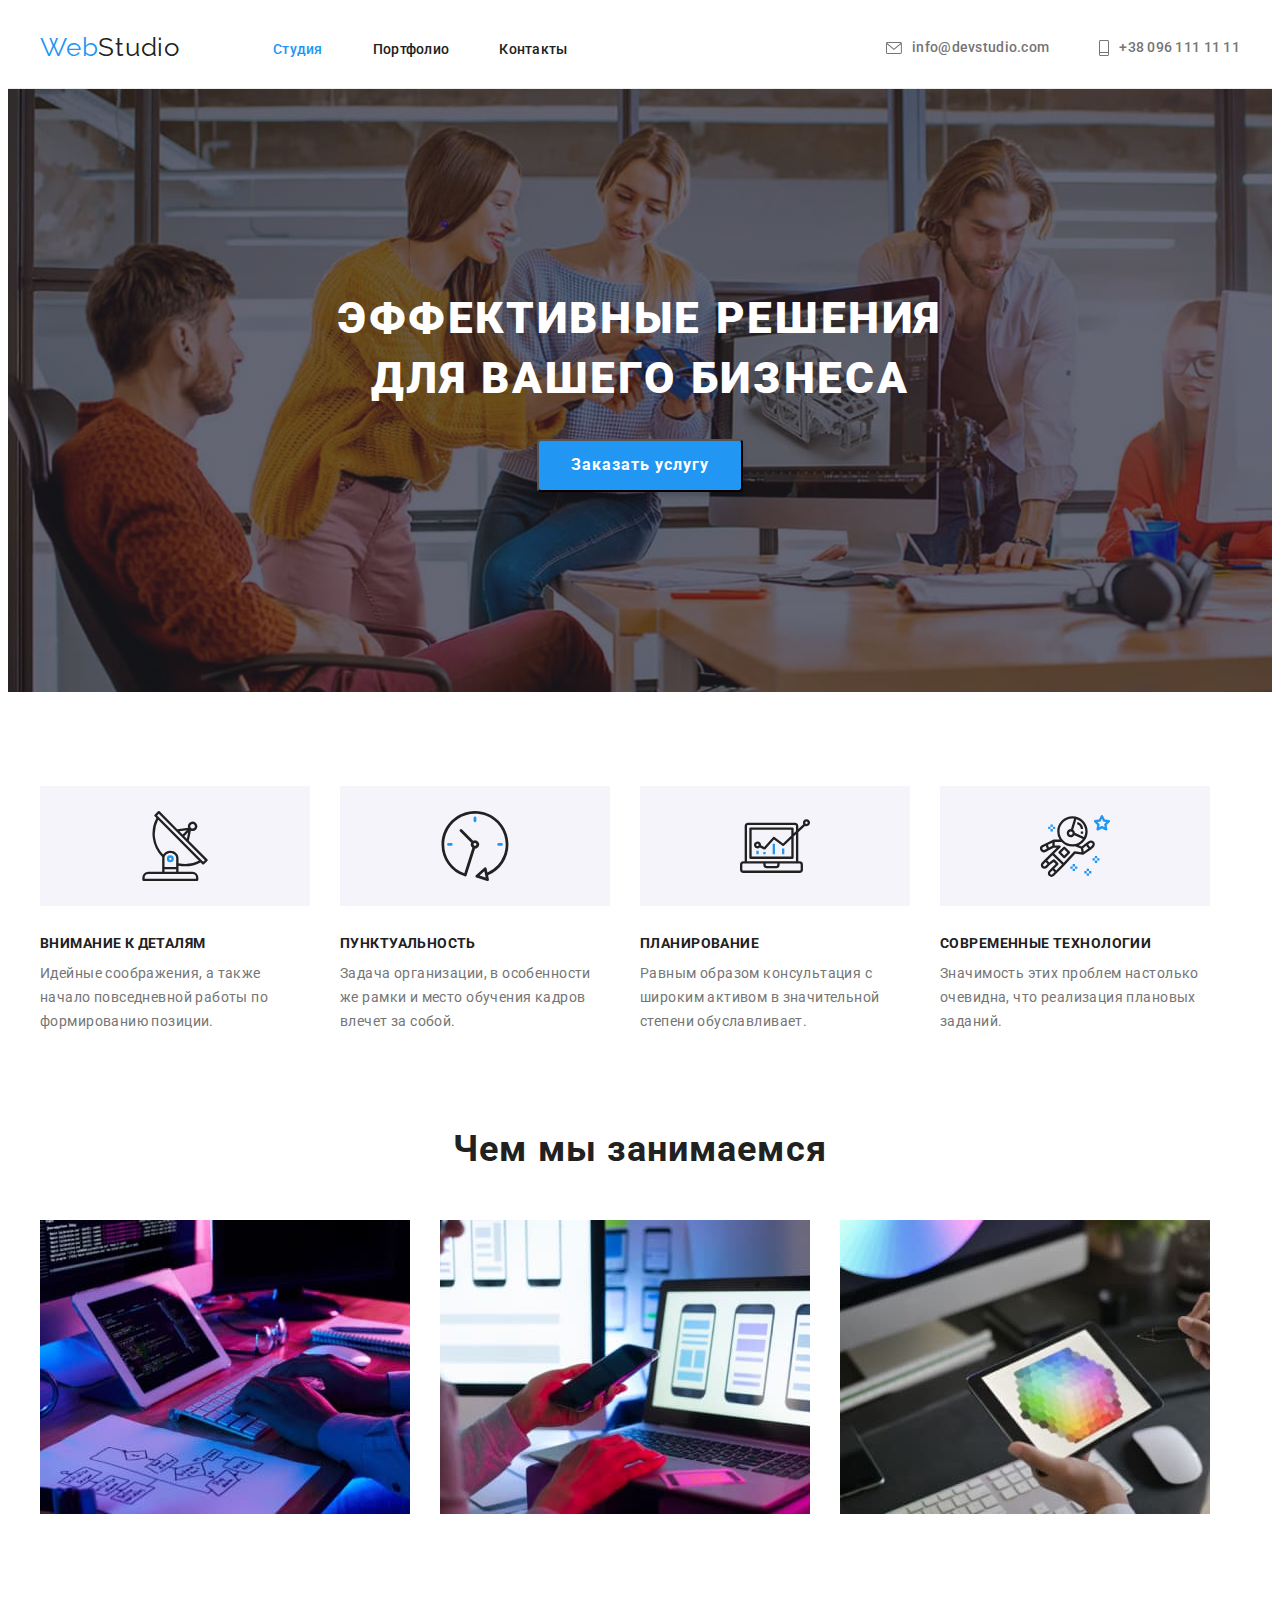
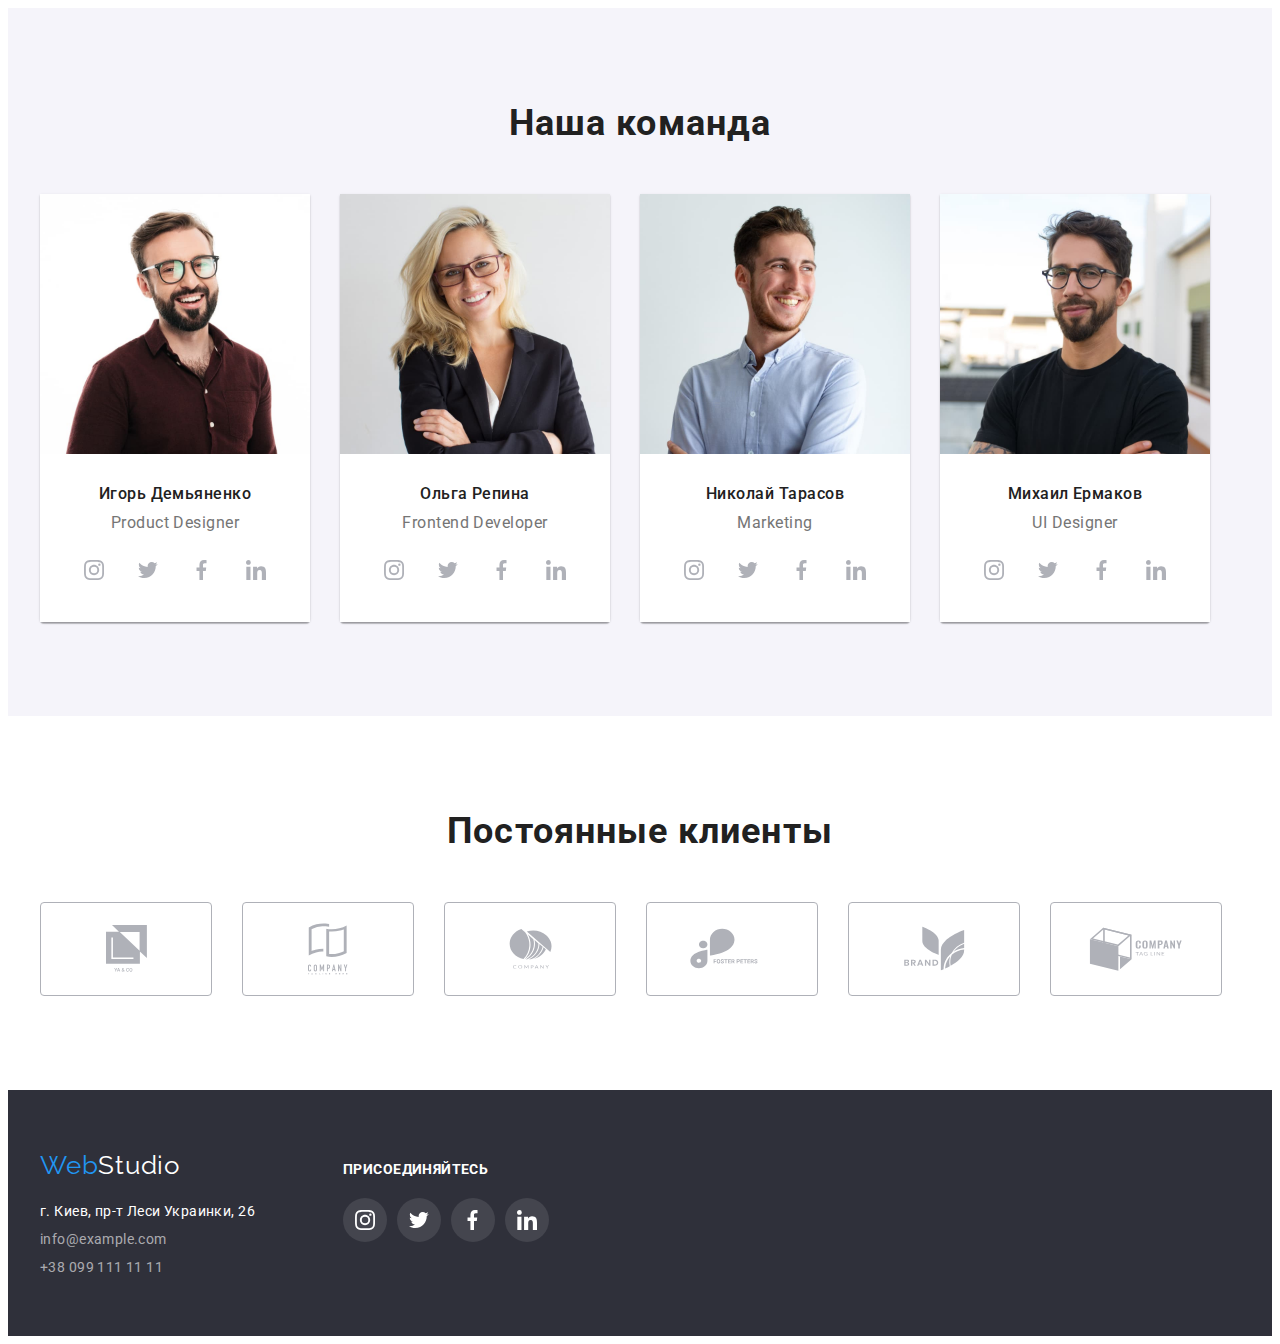
==== index.html @ 3c2838e0 "start" ====
<!DOCTYPE html>
<html lang="ru">
  <head>
    <meta charset="UTF-8" />
    <meta http-equiv="X-UA-Compatible" content="IE=edge" />
    <meta name="viewport" content="width=device-width, initial-scale=1.0" />
    <title>Веб студия</title>
    <link rel="preconnect" href="https://fonts.gstatic.com" />
    <link
      href="https://fonts.googleapis.com/css2?family=Raleway:wght@700&family=Roboto:wght@400;500;700;900&display=swap"
      rel="stylesheet"
    />
    <link
      rel="stylesheet"
      href="https://cdnjs.cloudflare.com/ajax/libs/modern-normalize/1.0.0/modern-normalize.min.css"
      integrity="sha512-ISS7cAi1PEhQ8jnbJpJZMd29NlhNj4AWYyLOSp2CE/CsHxTCu+r+t0D2yoJudVrd0/8fTVPUVDzY5Tvli75u/g=="
      crossorigin="anonymous"
    />
    <link rel="stylesheet" href="./css/styles.css" />
  </head>
  <body>
    <!-- /* ********************************  header  ****************************** */ -->

    <header>
      <div class="container header-nav-box">
        <nav class="header-nav-box-left-side">
          <a class="link logo-link" href="index.html" lang="en">
            <span class="logo-first-world">Web</span>Studio</a
          >

          <ul class="list header-nav-box-left-side-list">
            <li class="nav-link-item">
              <a class="link nav-link active-open-link" href="index.html">Студия</a>
            </li>
            <li class="nav-link-item">
              <a class="link nav-link" href="portfolio.html"> Портфолио </a>
            </li>
            <li class="nav-link-item">
              <a class="link nav-link" href="">Контакты</a>
            </li>
          </ul>
        </nav>

        <ul class="list header-nav-box-right-side">
          <li>
            <a
              class="link header-contact-link header-contact-link-mail"
              href="mailto:info@devstudio.com"
            >
              <svg class="contact-header-list-icon contact-header-list-icon-mail">
                <use href="./images/icons.svg#icon-mail"></use>
              </svg>
              info@devstudio.com
            </a>
          </li>
          <li>
            <a class="link header-contact-link" href="tel:+380961111111">
              <svg class="contact-header-list-icon contact-header-list-icon-tel">
                <use href="./images/icons.svg#icon-tel"></use>
              </svg>
              +38 096 111 11 11
            </a>
          </li>
        </ul>
      </div>
    </header>

    <!-- /* ********************************  main  ****************************** */ -->

    <main>
      <!-- /* ********************************  hero  ****************************** */ -->

      <section class="hero-section">
        <div class="hero-container">
          <h1 class="hero-text">
            Эффективные решения <br />
            для вашего бизнеса
          </h1>
          <button class="hero-button" type="button">Заказать услугу</button>
        </div>
      </section>

      <!-- /* ********************************  feature  ****************************** */ -->

      <section class="section feature-section-bottom">
        <div class="container">
          <h2 class="heading-hidden">Особенности</h2>
          <ul class="list feature-list">
            <li class="feature-list-item">
              <div class="feature-list-icon-box">
                <svg class="feature-list-icon">
                  <use href="./images/icons.svg#icon-antenna"></use>
                </svg>
              </div>
              <h2 class="feature-heading">Внимание к деталям</h2>
              <p class="feature-text">
                Идейные соображения, а также начало повседневной работы по формированию позиции.
              </p>
            </li>
            <li class="feature-list-item">
              <div class="feature-list-icon-box">
                <svg class="feature-list-icon">
                  <use href="./images/icons.svg#icon-clock"></use>
                </svg>
              </div>
              <h2 class="feature-heading">Пунктуальность</h2>
              <p class="feature-text">
                Задача организации, в особенности же рамки и место обучения кадров влечет за собой.
              </p>
            </li>
            <li class="feature-list-item">
              <div class="feature-list-icon-box">
                <svg class="feature-list-icon">
                  <use href="./images/icons.svg#icon-notebook"></use>
                </svg>
              </div>
              <h2 class="feature-heading">Планирование</h2>
              <p class="feature-text">
                Равным образом консультация с широким активом в значительной степени обуславливает.
              </p>
            </li>
            <li class="feature-list-item">
              <div class="feature-list-icon-box">
                <svg class="feature-list-icon">
                  <use href="./images/icons.svg#icon-astronaut"></use>
                </svg>
              </div>
              <h2 class="feature-heading">Современные технологии</h2>
              <p class="feature-text">
                Значимость этих проблем настолько очевидна, что реализация плановых заданий.
              </p>
            </li>
          </ul>
        </div>
      </section>

      <!-- /* ********************************  works  ****************************** */ -->

      <section class="section work-section-top">
        <div class="container">
          <h2 class="heading work-heading">Чем мы занимаемся</h2>
          <ul class="list work-list">
            <li class="work-list-item">
              <img src="./images/img1.jpg" alt="ноутбук" width="370" height="294" />
            </li>
            <li class="work-list-item">
              <img src="./images/img2.jpg" alt="ноутбук и телефон" width="370" height="294" />
            </li>
            <li class="work-list-item">
              <img src="./images/img3.jpg" alt="планшет" width="370" height="294" />
            </li>
          </ul>
        </div>
      </section>

      <!-- /* ********************************  team  ****************************** */ -->

      <section class="section team-section">
        <div class="container">
          <h2 class="heading heading-team">Наша команда</h2>
          <ul class="list team-list">
            <li class="team-list-item">
              <img src="./images/img11.jpg" alt="игорь" width="270" height="260" />
              <div class="team-list-item-textbox">
                <h3 class="team-heading">Игорь Демьяненко</h3>
                <p class="team-text" lang="en">Product Designer</p>
                <ul class="team-list-icon-big-box">
                  <li class="list team-list-icon-box">
                    <a class="link team-list-icon-link" href="">
                      <svg class="team-list-icon">
                        <use href="./images/icons.svg#icon-instagram"></use>
                      </svg>
                    </a>
                  </li>
                  <li class="list team-list-icon-box">
                    <a class="link team-list-icon-link" href="">
                      <svg class="team-list-icon">
                        <use href="./images/icons.svg#icon-twitter"></use>
                      </svg>
                    </a>
                  </li>
                  <li class="list team-list-icon-box">
                    <a class="link team-list-icon-link" href="">
                      <svg class="team-list-icon">
                        <use href="./images/icons.svg#icon-facebook"></use>
                      </svg>
                    </a>
                  </li>
                  <li class="list team-list-icon-box">
                    <a class="link team-list-icon-link" href="">
                      <svg class="team-list-icon">
                        <use href="./images/icons.svg#icon-linkedin"></use>
                      </svg>
                    </a>
                  </li>
                </ul>
              </div>
            </li>
            <li class="team-list-item">
              <img src="./images/img22.jpg" alt="ольга" width="270" height="260" />
              <div class="team-list-item-textbox">
                <h3 class="team-heading">Ольга Репина</h3>
                <p class="team-text" lang="en">Frontend Developer</p>
                <ul class="team-list-icon-big-box">
                  <li class="list team-list-icon-box">
                    <a class="link team-list-icon-link" href="">
                      <svg class="team-list-icon">
                        <use href="./images/icons.svg#icon-instagram"></use>
                      </svg>
                    </a>
                  </li>
                  <li class="list team-list-icon-box">
                    <a class="link team-list-icon-link" href="">
                      <svg class="team-list-icon">
                        <use href="./images/icons.svg#icon-twitter"></use>
                      </svg>
                    </a>
                  </li>
                  <li class="list team-list-icon-box">
                    <a class="link team-list-icon-link" href="">
                      <svg class="team-list-icon">
                        <use href="./images/icons.svg#icon-facebook"></use>
                      </svg>
                    </a>
                  </li>
                  <li class="list team-list-icon-box">
                    <a class="link team-list-icon-link" href="">
                      <svg class="team-list-icon">
                        <use href="./images/icons.svg#icon-linkedin"></use>
                      </svg>
                    </a>
                  </li>
                </ul>
              </div>
            </li>
            <li class="team-list-item">
              <img src="./images/img33.jpg" alt="николай" width="270" height="260" />
              <div class="team-list-item-textbox">
                <h3 class="team-heading">Николай Тарасов</h3>
                <p class="team-text" lang="en">Marketing</p>
                <ul class="team-list-icon-big-box">
                  <li class="list team-list-icon-box">
                    <a class="link team-list-icon-link" href="">
                      <svg class="team-list-icon">
                        <use href="./images/icons.svg#icon-instagram"></use>
                      </svg>
                    </a>
                  </li>
                  <li class="list team-list-icon-box">
                    <a class="link team-list-icon-link" href="">
                      <svg class="team-list-icon">
                        <use href="./images/icons.svg#icon-twitter"></use>
                      </svg>
                    </a>
                  </li>
                  <li class="list team-list-icon-box">
                    <a class="link team-list-icon-link" href="">
                      <svg class="team-list-icon">
                        <use href="./images/icons.svg#icon-facebook"></use>
                      </svg>
                    </a>
                  </li>
                  <li class="list team-list-icon-box">
                    <a class="link team-list-icon-link" href="">
                      <svg class="team-list-icon">
                        <use href="./images/icons.svg#icon-linkedin"></use>
                      </svg>
                    </a>
                  </li>
                </ul>
              </div>
            </li>
            <li class="team-list-item">
              <img src="./images/img44.jpg" alt="михаил" width="270" height="260" />
              <div class="team-list-item-textbox">
                <h3 class="team-heading">Михаил Ермаков</h3>
                <p class="team-text" lang="en">UI Designer</p>
                <ul class="team-list-icon-big-box">
                  <li class="list team-list-icon-box">
                    <a class="link team-list-icon-link" href="">
                      <svg class="team-list-icon">
                        <use href="./images/icons.svg#icon-instagram"></use>
                      </svg>
                    </a>
                  </li>
                  <li class="list team-list-icon-box">
                    <a class="link team-list-icon-link" href="">
                      <svg class="team-list-icon">
                        <use href="./images/icons.svg#icon-twitter"></use>
                      </svg>
                    </a>
                  </li>
                  <li class="list team-list-icon-box">
                    <a class="link team-list-icon-link" href="">
                      <svg class="team-list-icon">
                        <use href="./images/icons.svg#icon-facebook"></use>
                      </svg>
                    </a>
                  </li>
                  <li class="list team-list-icon-box">
                    <a class="link team-list-icon-link" href="">
                      <svg class="team-list-icon">
                        <use href="./images/icons.svg#icon-linkedin"></use>
                      </svg>
                    </a>
                  </li>
                </ul>
              </div>
            </li>
          </ul>
        </div>
      </section>

      <!-- /* ********************************  clients  ****************************** */ -->

      <section class="section">
        <div class="container">
          <h2 class="heading client-heading">Постоянные клиенты</h2>
          <ul class="client-list-item-box">
            <li class="list client-list-item">
              <a class="client-list-item-link" href="">
                <svg class="client-list-icon yaco-client-list-icon">
                  <use href="./images/icons.svg#icon-yaco"></use>
                </svg>
              </a>
            </li>
            <li class="list client-list-item">
              <a class="client-list-item-link" href="">
                <svg class="client-list-icon company-client-list-icon">
                  <use href="./images/icons.svg#icon-company"></use>
                </svg>
              </a>
            </li>
            <li class="list client-list-item">
              <a class="client-list-item-link" href="">
                <svg class="client-list-icon company-round-client-list-icon">
                  <use href="./images/icons.svg#icon-company-round"></use>
                </svg>
              </a>
            </li>
            <li class="list client-list-item">
              <a class="client-list-item-link" href="">
                <svg class="client-list-icon foster-client-list-icon">
                  <use href="./images/icons.svg#icon-foster"></use>
                </svg>
              </a>
            </li>
            <li class="list client-list-item">
              <a class="client-list-item-link" href="">
                <svg class="client-list-icon brand-client-list-icon">
                  <use href="./images/icons.svg#icon-brand"></use>
                </svg>
              </a>
            </li>
            <li class="list client-list-item">
              <a class="client-list-item-link" href="">
                <svg class="client-list-icon tag-client-list-icon">
                  <use href="./images/icons.svg#icon-tag"></use>
                </svg>
              </a>
            </li>
          </ul>
        </div>
      </section>
    </main>

    <!-- /* ********************************  footer  ****************************** */ -->

    <footer>
      <div class="container footer-container">
        <div class="footer-container-box footer-container-box-address">
          <a class="link logo-link footer-logo-link" href="index.html" lang="en"
            ><span class="logo-first-world">Web</span
            ><span class="footer-logo-second-word">Studio</span></a
          >
          <address>
            <ul class="list address-list">
              <li class="address-list-item">
                <a
                  class="link footer-contact-link footer-contact-link-city-address"
                  href="https://goo.gl/maps/J4eLLWH5tm2owM1BA"
                  target="_blank"
                  rel="noopener noreferrer"
                  >г. Киев, пр-т Леси Украинки, 26</a
                >
              </li>
              <li class="address-list-item">
                <a class="link footer-contact-link" href="mailto:info@example.com"
                  >info@example.com</a
                >
              </li>
              <li class="address-list-item">
                <a class="link footer-contact-link" href="tel:+380991111111">+38 099 111 11 11</a>
              </li>
            </ul>
          </address>
        </div>

        <div class="footer-container-box footer-container-box-social-links">
          <h2 class="headind footer-icon-heading">присоединяйтесь</h2>
          <ul class="footer-list-icon-big-box">
            <li class="list footer-list-icon-box">
              <a class="link footer-list-icon-link" href="">
                <svg class="footer-list-icon">
                  <use href="./images/icons.svg#icon-instagram"></use>
                </svg>
              </a>
            </li>
            <li class="list footer-list-icon-box">
              <a class="link footer-list-icon-link" href="">
                <svg class="footer-list-icon">
                  <use href="./images/icons.svg#icon-twitter"></use>
                </svg>
              </a>
            </li>
            <li class="list footer-list-icon-box">
              <a class="link footer-list-icon-link" href="">
                <svg class="footer-list-icon">
                  <use href="./images/icons.svg#icon-facebook"></use>
                </svg>
              </a>
            </li>
            <li class="list footer-list-icon-box">
              <a class="link footer-list-icon-link" href="">
                <svg class="footer-list-icon">
                  <use href="./images/icons.svg#icon-linkedin"></use>
                </svg>
              </a>
            </li>
          </ul>
        </div>
      </div>
    </footer>
  </body>
</html>
---- css/styles.css ----
:root {
  --first-font: 'Roboto', sans-serif;
  --second-font: 'Raleway', sans-serif;
  --main-color: #757575;
  --second-color: #2196f3;
  --h-color: #212121;
  --hero-and-city-word-color: #ffffff;
  --footer-contact-link-color: #ffffff99;
  --footer-bg-color: #2f303a;
  --portfolio-border-line: 1px solid #eeeeee;
}

h1,
h2,
h3,
h4,
h5,
h6,
p {
  margin-top: 0;
  margin-bottom: 0;
}

ul,
ol {
  margin-top: 0;
  margin-bottom: 0;
  padding-left: 0;
}

img {
  display: block;
}

body {
  font-family: var(--first-font);
  color: var(--main-color);
}

.list {
  list-style: none;
}

/* ********************************  components  ****************************** */

.link {
  text-decoration: none;
  color: var(--h-color);
}

.logo-link {
  font-family: var(--second-font);
  font-size: 26px;
  line-height: 1.2;
  letter-spacing: 0.03em;
}

.logo-first-world {
  color: var(--second-color);
}

.heading {
  font-size: 36px;
  line-height: 1.17;
  text-align: center;
  letter-spacing: 0.03em;
  color: var(--h-color);
}

.section {
  padding-top: 94px;
  padding-bottom: 94px;
}

.container {
  width: 1200px;
  padding-left: 15px;
  padding-right: 15px;
  margin: 0 auto;
}

.heading-hidden {
  position: absolute;
  width: 1px;
  height: 1px;
  margin: -1px;
  border: 0;
  padding: 0;
  white-space: nowrap;
  clip-path: inset(100%);
  clip: rect(0 0 0 0);
  overflow: hidden;
}

/* ********************************  header  ****************************** */
header {
  border-bottom: 1px solid #ececec;
}

.header-nav-box {
  display: flex;
  align-items: center;
}

.header-nav-box-left-side {
  display: flex;
  align-items: center;
}

.logo-link {
  display: flex;
  align-items: center;
  margin-right: 93px;
  padding-top: 24px;
  padding-bottom: 25px;
}

.header-nav-box-left-side-list {
  display: flex;
  align-items: center;
}

.header-nav-box-right-side {
  display: flex;
  align-items: center;
  margin-left: auto;
}

.nav-link {
  font-weight: 500;
  font-size: 14px;
  line-height: 1.14;
  letter-spacing: 0.02em;
  padding-top: 32px;
  padding-bottom: 32px;
}

.nav-link-item:not(:last-child) {
  margin-right: 50px;
}

.header-contact-link-mail {
  margin-right: 50px;
}

.header-contact-link {
  font-weight: 500;
  font-size: 14px;
  line-height: 1.14;
  letter-spacing: 0.02em;
  color: var(--main-color);
  padding-top: 32px;
  padding-bottom: 32px;
  display: block;
  display: flex;
  align-items: center;
}

.contact-header-list-icon-mail {
  width: 16px;
  height: 12px;
  margin-right: 10px;
  fill: var(--main-color);
}

.contact-header-list-icon-tel {
  width: 10px;
  height: 16px;
  margin-right: 10px;
  fill: var(--main-color);
}

.active-open-link {
  color: var(--second-color);
}

.nav-link:hover,
.nav-link:focus,
.header-contact-link:hover,
.header-contact-link:focus {
  color: var(--second-color);
}

.header-contact-link:hover .contact-header-list-icon,
.header-contact-link:focus .contact-header-list-icon {
  fill: var(--second-color);
}

/* ********************************  main  ****************************** */

/* ********************************  hero  ****************************** */

.hero-section {
  padding-top: 200px;
  padding-bottom: 200px;
  max-width: 1600px;
  background-size: cover;
  background-color: #c4c4c4;
  background-image: linear-gradient(rgba(47, 48, 58, 0.4), rgba(47, 48, 58, 0.4)),
    url('../images/hero-bg-Img.jpg');
  margin: 0 auto;
}

.hero-container {
  text-align: center;
  width: 1200px;
  padding-left: 15px;
  padding-right: 15px;
  margin: 0 auto;
}

.hero-text {
  font-weight: 900;
  font-size: 44px;
  line-height: 1.36;
  letter-spacing: 0.06em;
  text-transform: uppercase;
  color: var(--hero-and-city-word-color);
  padding-bottom: 30px;
}

.hero-button {
  font-weight: bold;
  font-size: 16px;
  line-height: 1.87;
  letter-spacing: 0.06em;
  box-shadow: 0px 4px 4px rgba(0, 0, 0, 0.15);
  border-radius: 4px;
  font-family: var(--first-font);
  color: var(--hero-and-city-word-color);
  background-color: var(--second-color);
  cursor: pointer;
  padding-top: 9px;
  padding-bottom: 10px;
  padding-left: 32px;
  padding-right: 32px;
}

.hero-button:hover,
.hero-button:focus {
  background-color: #188ce8;
}

/* ********************************  feature  ****************************** */

.feature-list {
  display: flex;
}

.feature-list-icon-box {
  width: 270px;
  height: 120px;
  display: flex;
  justify-content: center;
  align-items: center;
  background-color: #f5f4fa;
  margin-bottom: 30px;
}

.feature-list-icon {
  display: block;
  width: 70px;
  height: 70px;
}

.feature-list-item {
  width: 270px;
}

.feature-list-item:not(:last-child) {
  margin-right: 30px;
}

.feature-heading {
  font-size: 14px;
  line-height: 1.14;
  letter-spacing: 0.03em;
  text-transform: uppercase;
  color: var(--h-color);
  margin-bottom: 10px;
}

.feature-text {
  font-size: 14px;
  line-height: 1.71;
  letter-spacing: 0.03em;
}

.feature-section-bottom {
  padding-bottom: 47px;
}

/* ********************************  works  ****************************** */

.work-section-top {
  padding-top: 47px;
}

.work-heading {
  margin-bottom: 50px;
}

.work-list {
  display: flex;
}

.work-list-item:not(:last-child) {
  margin-right: 30px;
}

/* ********************************  team  ****************************** */

.team-section {
  background-color: #f5f4fa;
}

.heading-team {
  margin-bottom: 50px;
}

.team-list {
  display: flex;
}

.team-list-item {
  width: 270px;
  box-shadow: 0px 1px 3px rgba(0, 0, 0, 0.12), 0px 1px 1px rgba(0, 0, 0, 0.14),
    0px 2px 1px rgba(0, 0, 0, 0.2);
  border-radius: 0px 0px 4px 4px;
}

.team-list-item:not(:last-child) {
  margin-right: 30px;
}

.team-list-item-textbox {
  padding: 30px 0;
  background-color: var(--hero-and-city-word-color);
}

.team-heading {
  font-weight: 500;
  font-size: 16px;
  line-height: 1.19;
  text-align: center;
  letter-spacing: 0.03em;
  color: var(--h-color);
  margin-bottom: 10px;
}

.team-text {
  font-size: 16px;
  line-height: 1.19;
  text-align: center;
  letter-spacing: 0.03em;
  margin-bottom: 16px;
}

.team-list-icon-big-box {
  display: flex;
  justify-content: center;
  align-items: center;
}

.team-list-icon-box:not(:last-child) {
  margin-right: 10px;
}

.team-list-icon-link {
  width: 44px;
  height: 44px;
  display: flex;
  justify-content: center;
  align-items: center;
  border-radius: 50%;
}

.team-list-icon {
  width: 20px;
  height: 20px;
  display: block;
  fill: #afb1b8;
}

.team-list-icon-link:hover,
.team-list-icon-link:focus {
  background-color: var(--second-color);
}

.team-list-icon-link:hover .team-list-icon,
.team-list-icon-link:focus .team-list-icon {
  fill: var(--hero-and-city-word-color);
}

<!-- /* ********************************  clients  ****************************** */ -->

.client-heading {
  margin-bottom: 50px;
}

.client-list-item-box {
  display: flex;
}

.client-list-item:not(:last-child) {
  margin-right: 30px;
}

.client-list-item-link {
  width: 170px;
  height: 92px;
  border: 1px solid #afb1b8;
  border-radius: 4px;
  display: flex;
  justify-content: center;
  align-items: center;
}

.client-list-icon {
  fill: #afb1b8;
}

.yaco-client-list-icon {
  width: 41px;
  height: 47px;
}

.company-client-list-icon {
  width: 40px;
  height: 52px;
}

.company-round-client-list-icon {
  width: 43px;
  height: 41px;
}

.foster-client-list-icon {
  width: 84px;
  height: 41px;
}

.brand-client-list-icon {
  width: 63px;
  height: 45px;
}

.tag-client-list-icon {
  width: 94px;
  height: 44px;
}

.client-list-item-link:hover,
.client-list-item-link:focus {
  border: 1px solid var(--second-color);
}

.client-list-item-link:hover .client-list-icon,
.client-list-item-link:focus .client-list-icon {
  fill: var(--second-color);
}

/* ********************************  portfolio  ****************************** */

.portfolio-filter-btn-box {
  display: flex;
  justify-content: center;
  margin-bottom: 50px;
}

.portfolio-filter-btn-box-item:not(:last-child) {
  margin-right: 8px;
}

.buttons {
  font-weight: 500;
  font-size: 16px;
  line-height: 1.62;
  text-align: center;
  letter-spacing: 0.03em;
  font-family: var(--first-font);
  color: var(--h-color);
  background-color: transparent;
  cursor: pointer;
  border: 0;
  padding: 6px 22px;
  background-color: #f5f4fa;
}

.buttons:hover,
.buttons:focus {
  color: var(--hero-and-city-word-color);
  background-color: var(--second-color);
  box-shadow: 0px 3px 1px rgba(0, 0, 0, 0.1), 0px 1px 2px rgba(0, 0, 0, 0.08),
    0px 2px 2px rgba(0, 0, 0, 0.12);
  border-radius: 4px;
}

.portfolio-filter-box-list {
  display: flex;
  flex-wrap: wrap;
  margin-right: calc(-1 * 30px);
  margin-bottom: calc(-1 * 30px);
  margin-top: calc(-1 * 30px);
}

.portfolio-filter-box-list-item {
  flex-basis: calc(100% / 3 - 30px);
  margin-right: 30px;
  margin-top: 30px;
}

.portfolio-filter-box-list-item:hover,
.portfolio-filter-box-list-item:focus {
  box-shadow: 0px 1px 1px rgba(0, 0, 0, 0.12), 0px 4px 4px rgba(0, 0, 0, 0.06),
    1px 4px 6px rgba(0, 0, 0, 0.16);
}

.portfolio-heading {
  font-size: 18px;
  line-height: 2;
  letter-spacing: 0.06em;
  color: var(--h-color);
  margin-bottom: 4px;
}

.portfolio-text {
  font-size: 16px;
  line-height: 1.9;
  letter-spacing: 0.03em;
}

.portfolio-list-item-textbox {
  border-bottom: var(--portfolio-border-line);
  border-left: var(--portfolio-border-line);
  border-right: var(--portfolio-border-line);
  padding: 20px 24px;
}

/* *********************************  footer  ****************************** */

footer {
  padding-top: 60px;
  padding-bottom: 60px;
  background-color: var(--footer-bg-color);
}

.footer-container {
  display: flex;
  align-items: baseline;
}

.footer-container-box:not(:last-child) {
  margin-right: 70px;
}

.footer-logo-link {
  padding-top: 0;
  padding-bottom: 0;
  margin-bottom: 20px;
}

.footer-logo-second-word {
  color: var(--hero-and-city-word-color);
}

.footer-contact-link {
  font-family: var(--first-font);
  font-size: 14px;
  font-style: normal;
  line-height: 1.7px;
  letter-spacing: 0.03em;
  color: var(--footer-contact-link-color);
}

.footer-contact-link-city-address {
  color: var(--hero-and-city-word-color);
}

.footer-contact-link:hover,
.footer-contact-link:focus,
.footer-contact-link-city-address:hover,
.footer-contact-link-city-address:focus {
  color: var(--second-color);
}

.address-list-item:not(:last-child) {
  margin-bottom: 9px;
}

.footer-icon-heading {
  font-size: 14px;
  line-height: 1.14;
  letter-spacing: 0.03em;
  text-transform: uppercase;
  color: var(--hero-and-city-word-color);
  margin-bottom: 20px;
}

.footer-list-icon-big-box {
  display: flex;
  justify-content: center;
  align-items: center;
}

.footer-list-icon-box:not(:last-child) {
  margin-right: 10px;
}

.footer-list-icon-link {
  width: 44px;
  height: 44px;
  display: flex;
  justify-content: center;
  align-items: center;
  border-radius: 50%;
  background-color: rgba(255, 255, 255, 0.1);
}

.footer-list-icon {
  width: 20px;
  height: 20px;
  display: block;
  fill: var(--hero-and-city-word-color);
}

.footer-list-icon-link:hover,
.footer-list-icon-link:focus {
  background-color: var(--second-color);
}

.footer-list-icon-link:hover .footer-list-icon,
.footer-list-icon-link:focus .footer-list-icon {
  fill: var(--hero-and-city-word-color);
}
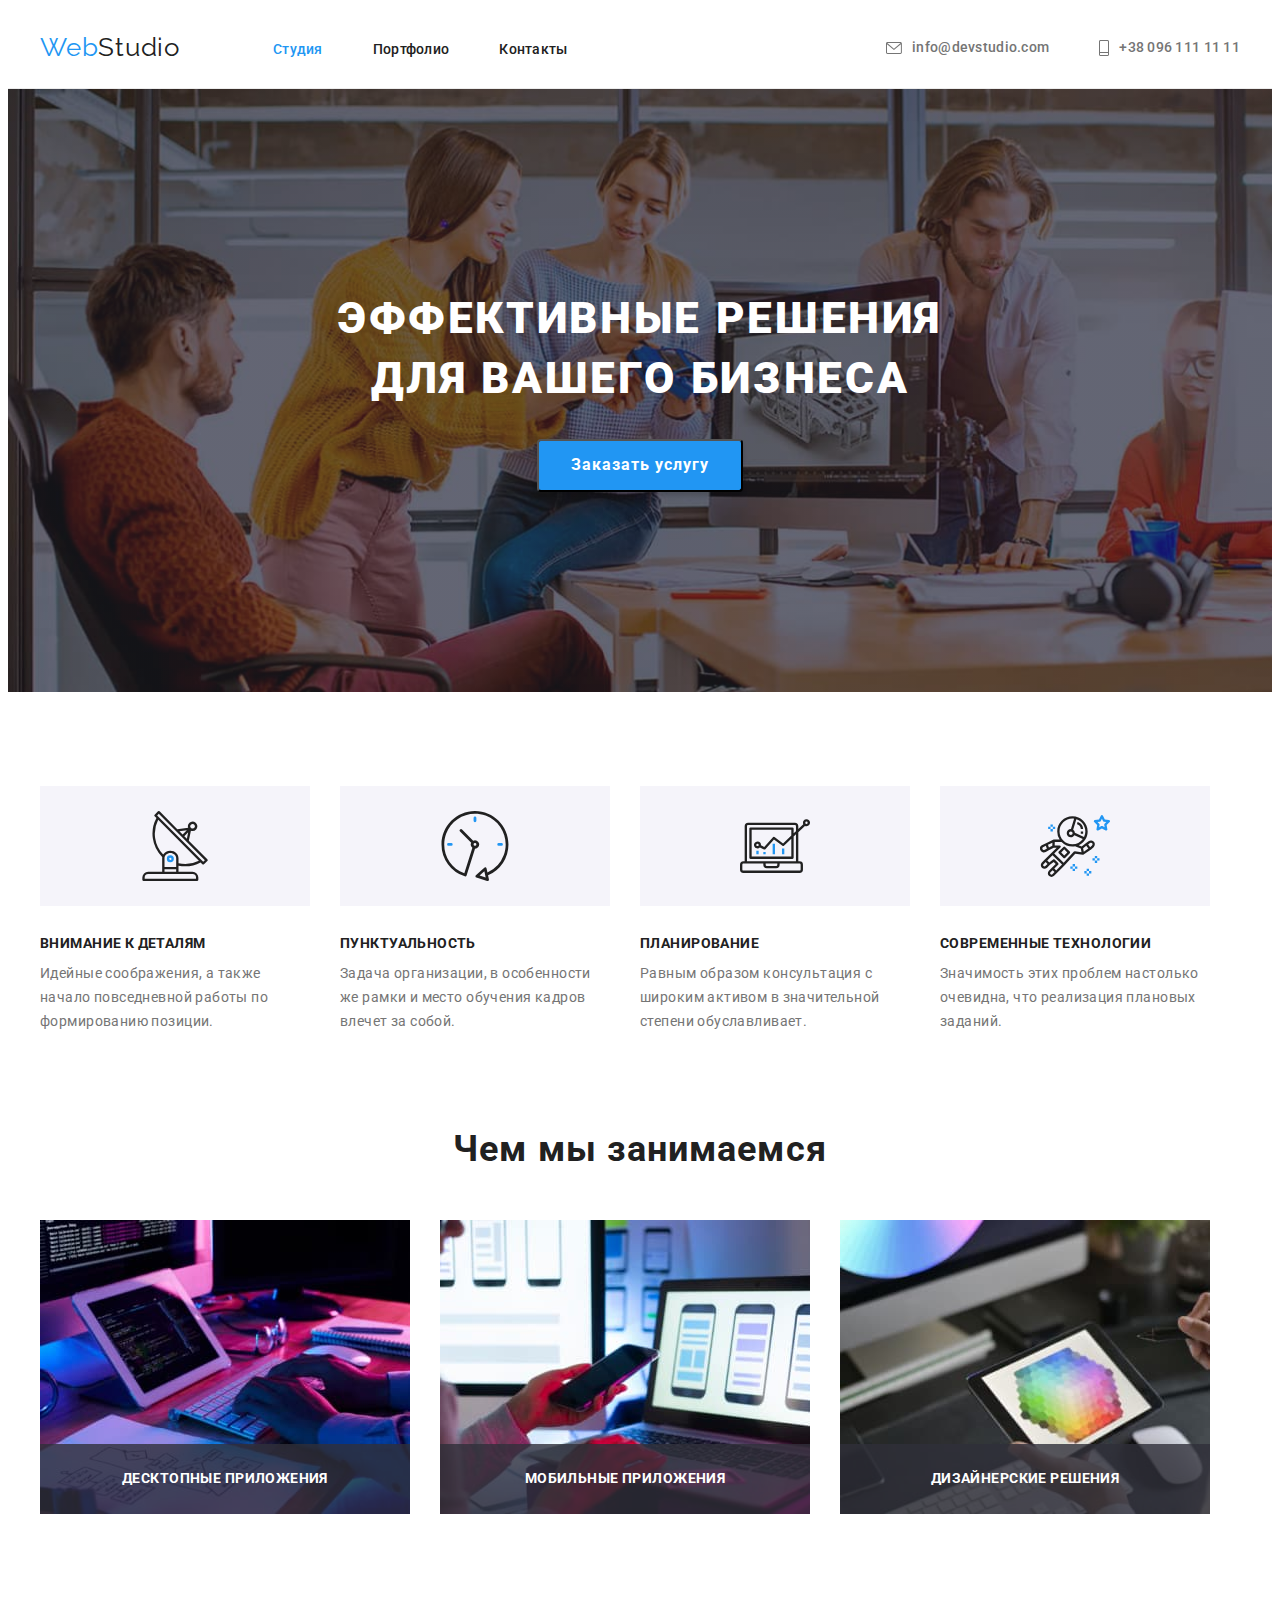
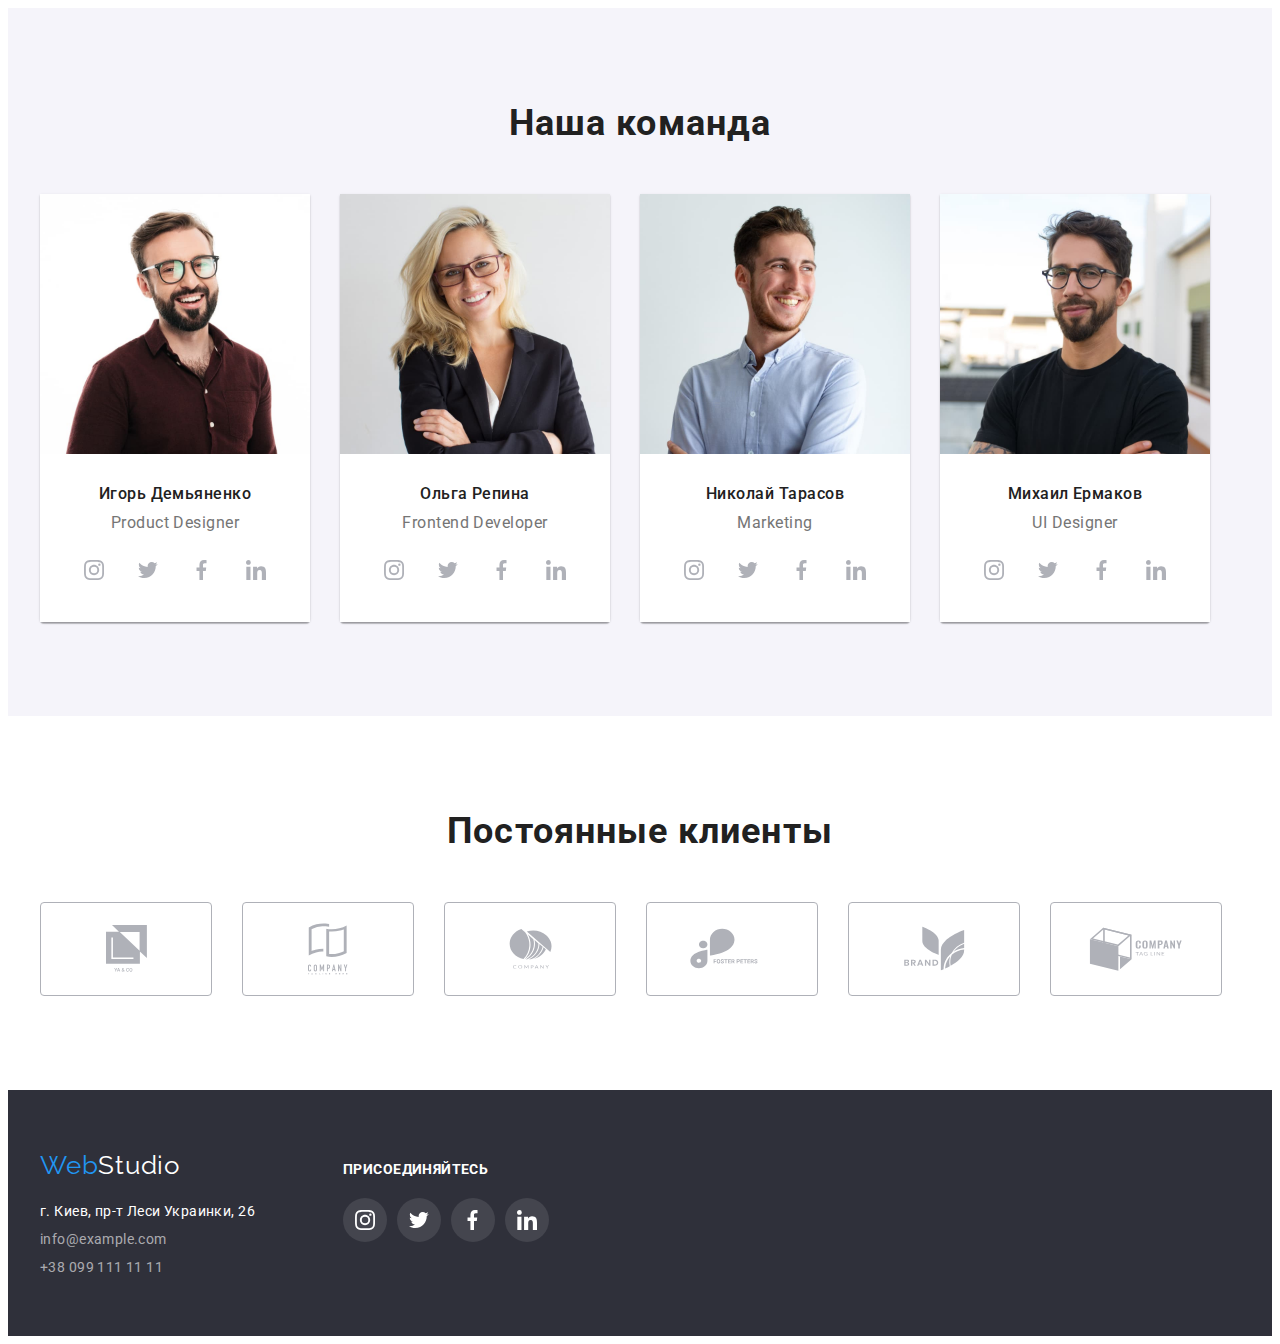
==== commit addafd76: "текст на воркс" ====
--- a/index.html
+++ b/index.html
@@ -142,12 +142,15 @@
           <ul class="list work-list">
             <li class="work-list-item">
               <img src="./images/img1.jpg" alt="ноутбук" width="370" height="294" />
+              <p class="works-text">Десктопные приложения</p>
             </li>
             <li class="work-list-item">
               <img src="./images/img2.jpg" alt="ноутбук и телефон" width="370" height="294" />
+              <p class="works-text">Мобильные приложения</p>
             </li>
             <li class="work-list-item">
               <img src="./images/img3.jpg" alt="планшет" width="370" height="294" />
+              <p class="works-text">Дизайнерские решения</p>
             </li>
           </ul>
         </div>
--- a/css/styles.css
+++ b/css/styles.css
@@ -8,6 +8,8 @@
   --footer-contact-link-color: #ffffff99;
   --footer-bg-color: #2f303a;
   --portfolio-border-line: 1px solid #eeeeee;
+  --anim-transition-duration: 250ms;
+  --anim-transition-timing-function: cubic-bezier(0.4, 0, 0.2, 1);
 }
 
 h1,
@@ -133,6 +135,9 @@
   letter-spacing: 0.02em;
   padding-top: 32px;
   padding-bottom: 32px;
+  transition-property: color;
+  transition-duration: var(--anim-transition-duration);
+  transition-timing-function: var(--anim-transition-timing-function);
 }
 
 .nav-link-item:not(:last-child) {
@@ -154,6 +159,9 @@
   display: block;
   display: flex;
   align-items: center;
+  transition-property: color;
+  transition-duration: var(--anim-transition-duration);
+  transition-timing-function: var(--anim-transition-timing-function);
 }
 
 .contact-header-list-icon-mail {
@@ -161,6 +169,9 @@
   height: 12px;
   margin-right: 10px;
   fill: var(--main-color);
+  transition-property: fill;
+  transition-duration: var(--anim-transition-duration);
+  transition-timing-function: var(--anim-transition-timing-function);
 }
 
 .contact-header-list-icon-tel {
@@ -168,6 +179,9 @@
   height: 16px;
   margin-right: 10px;
   fill: var(--main-color);
+  transition-property: fill;
+  transition-duration: var(--anim-transition-duration);
+  transition-timing-function: var(--anim-transition-timing-function);
 }
 
 .active-open-link {
@@ -234,6 +248,9 @@
   padding-bottom: 10px;
   padding-left: 32px;
   padding-right: 32px;
+  transition-property: background-color;
+  transition-duration: var(--anim-transition-duration);
+  transition-timing-function: var(--anim-transition-timing-function);
 }
 
 .hero-button:hover,
@@ -304,8 +321,28 @@
   display: flex;
 }
 
+.work-list-item {
+  position: relative;
+}
+
 .work-list-item:not(:last-child) {
   margin-right: 30px;
+}
+
+.works-text {
+position: absolute;
+bottom: 0;
+width: 100%;
+padding-top: 27px;
+padding-bottom: 27px;
+font-weight: bold;
+font-size: 14px;
+line-height: 1.14;
+text-align: center;
+letter-spacing: 0.03em;
+text-transform: uppercase;
+color: var(--hero-and-city-word-color);
+background-color: rgba(47, 48, 58, 0.8);
 }
 
 /* ********************************  team  ****************************** */
@@ -373,6 +410,9 @@
   justify-content: center;
   align-items: center;
   border-radius: 50%;
+  transition-property: background-color;
+  transition-duration: var(--anim-transition-duration);
+  transition-timing-function: var(--anim-transition-timing-function);
 }
 
 .team-list-icon {
@@ -380,6 +420,9 @@
   height: 20px;
   display: block;
   fill: #afb1b8;
+  transition-property: fill;
+  transition-duration: var(--anim-transition-duration);
+  transition-timing-function: var(--anim-transition-timing-function);
 }
 
 .team-list-icon-link:hover,
@@ -414,10 +457,16 @@
   display: flex;
   justify-content: center;
   align-items: center;
+  transition-property: border;
+  transition-duration: var(--anim-transition-duration);
+  transition-timing-function: var(--anim-transition-timing-function);
 }
 
 .client-list-icon {
   fill: #afb1b8;
+  transition-property: fill;
+  transition-duration: var(--anim-transition-duration);
+  transition-timing-function: var(--anim-transition-timing-function);
 }
 
 .yaco-client-list-icon {
@@ -485,6 +534,9 @@
   border: 0;
   padding: 6px 22px;
   background-color: #f5f4fa;
+  transition-property: background-color, color;
+  transition-duration: var(--anim-transition-duration);
+  transition-timing-function: var(--anim-transition-timing-function);
 }
 
 .buttons:hover,
@@ -508,6 +560,9 @@
   flex-basis: calc(100% / 3 - 30px);
   margin-right: 30px;
   margin-top: 30px;
+  transition-property: box-shadow;
+  transition-duration: var(--anim-transition-duration);
+  transition-timing-function: var(--anim-transition-timing-function);
 }
 
 .portfolio-filter-box-list-item:hover,
@@ -571,6 +626,9 @@
   line-height: 1.7px;
   letter-spacing: 0.03em;
   color: var(--footer-contact-link-color);
+  transition-property: color;
+  transition-duration: var(--anim-transition-duration);
+  transition-timing-function: var(--anim-transition-timing-function);
 }
 
 .footer-contact-link-city-address {
@@ -615,6 +673,9 @@
   align-items: center;
   border-radius: 50%;
   background-color: rgba(255, 255, 255, 0.1);
+  transition-property: background-color;
+  transition-duration: var(--anim-transition-duration);
+  transition-timing-function: var(--anim-transition-timing-function);
 }
 
 .footer-list-icon {
@@ -622,6 +683,9 @@
   height: 20px;
   display: block;
   fill: var(--hero-and-city-word-color);
+  transition-property: fill;
+  transition-duration: var(--anim-transition-duration);
+  transition-timing-function: var(--anim-transition-timing-function);
 }
 
 .footer-list-icon-link:hover,
